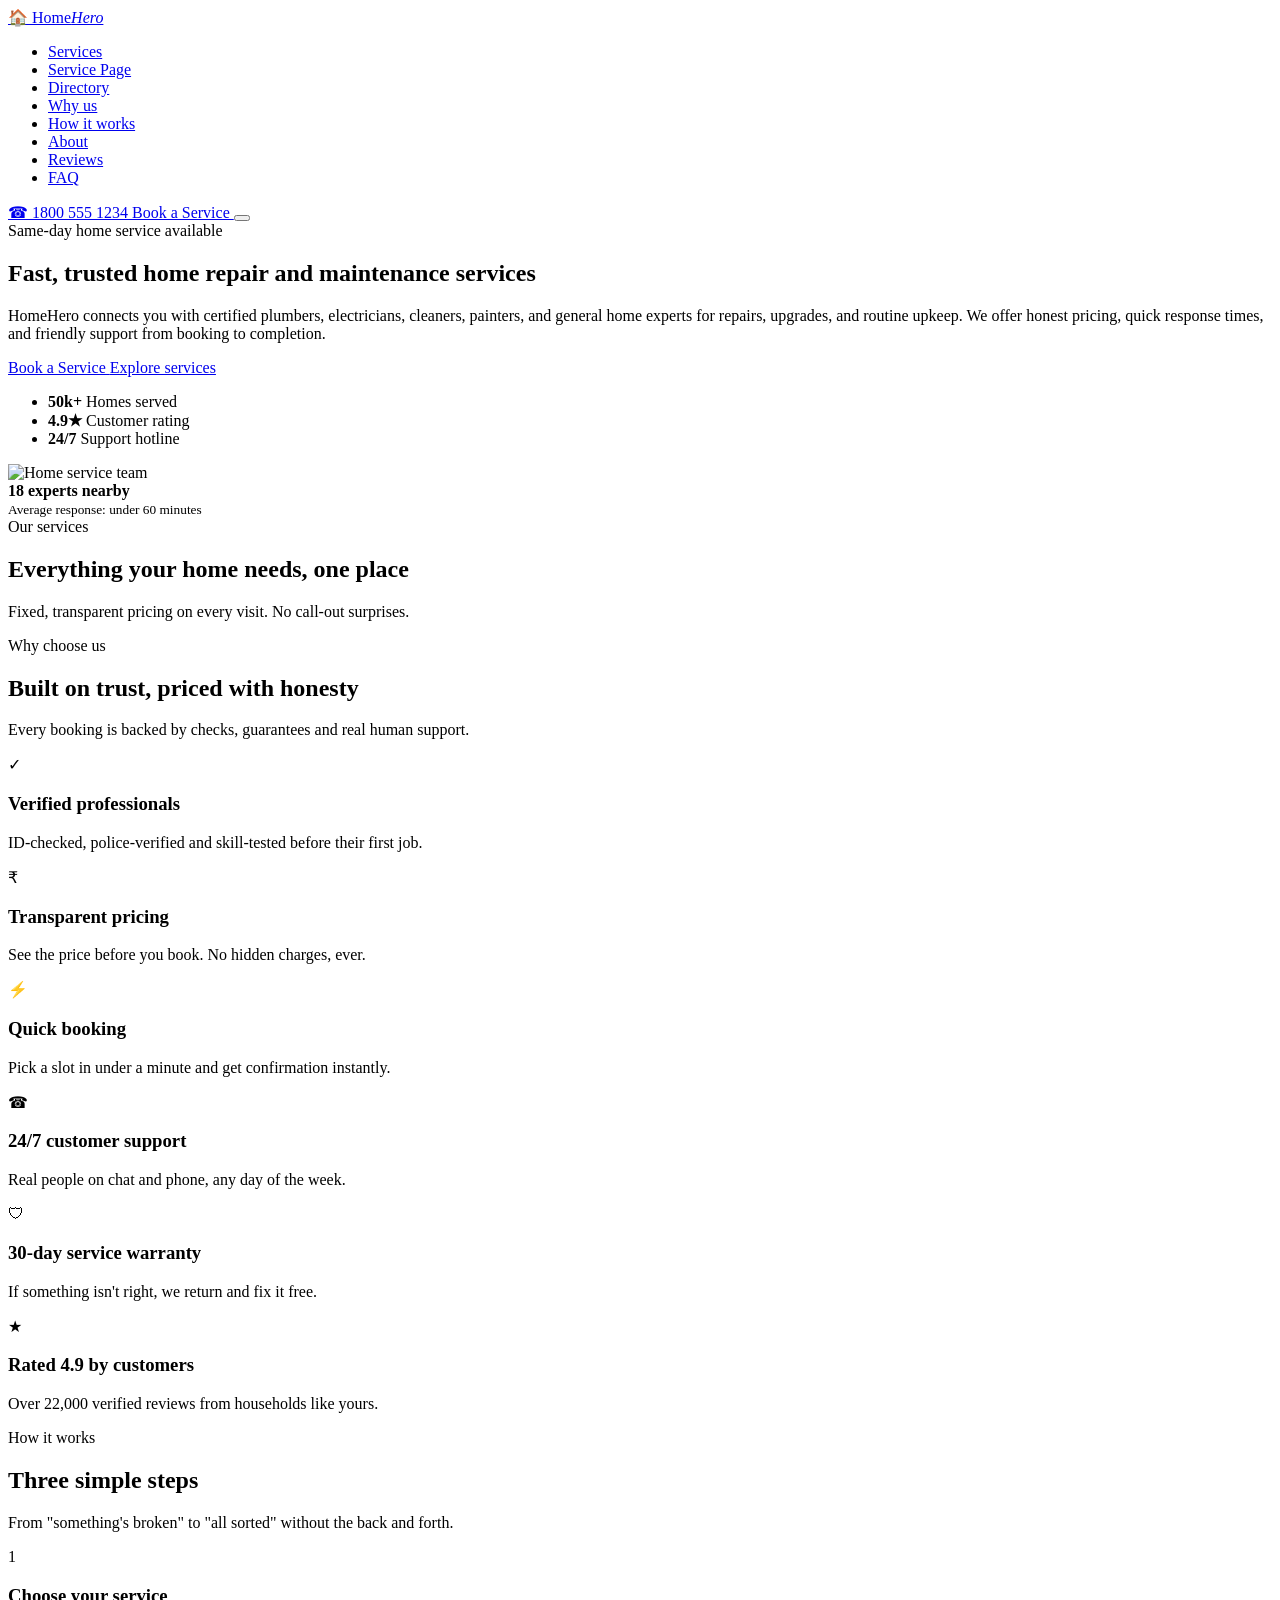
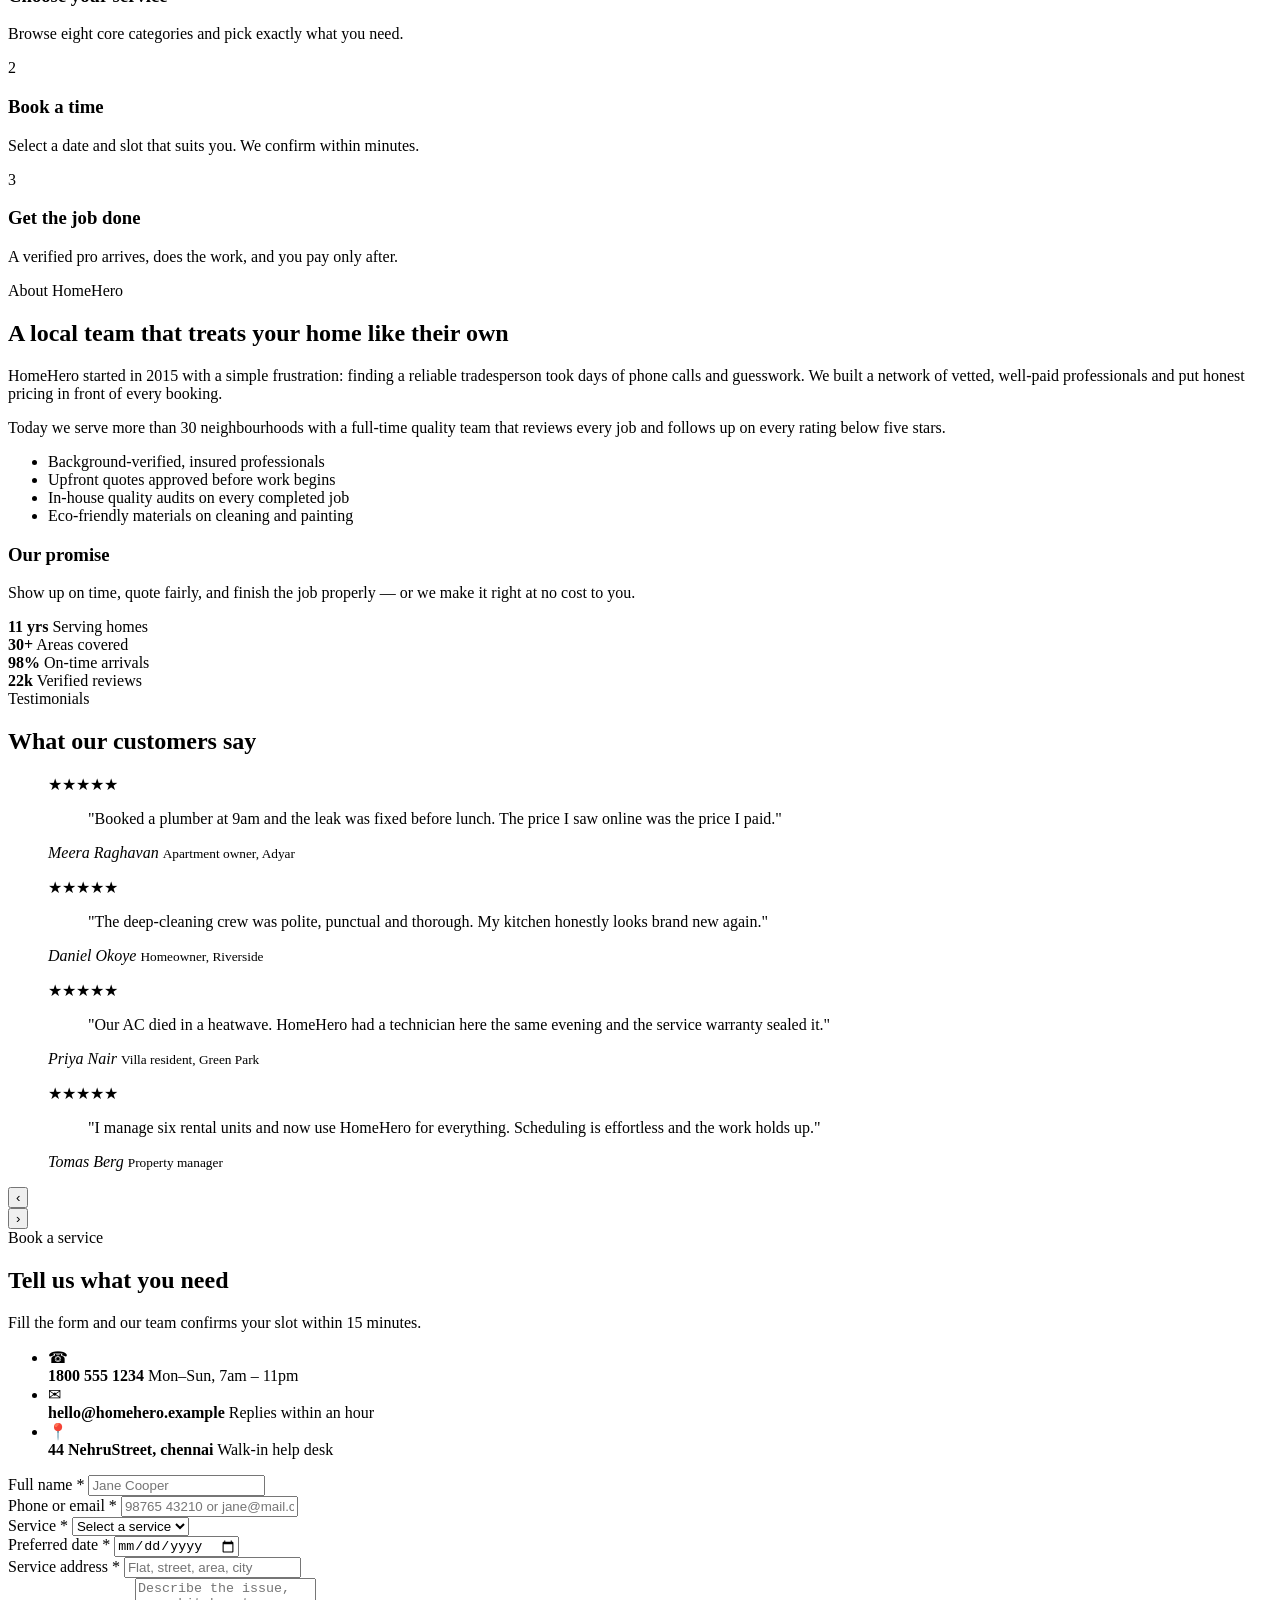
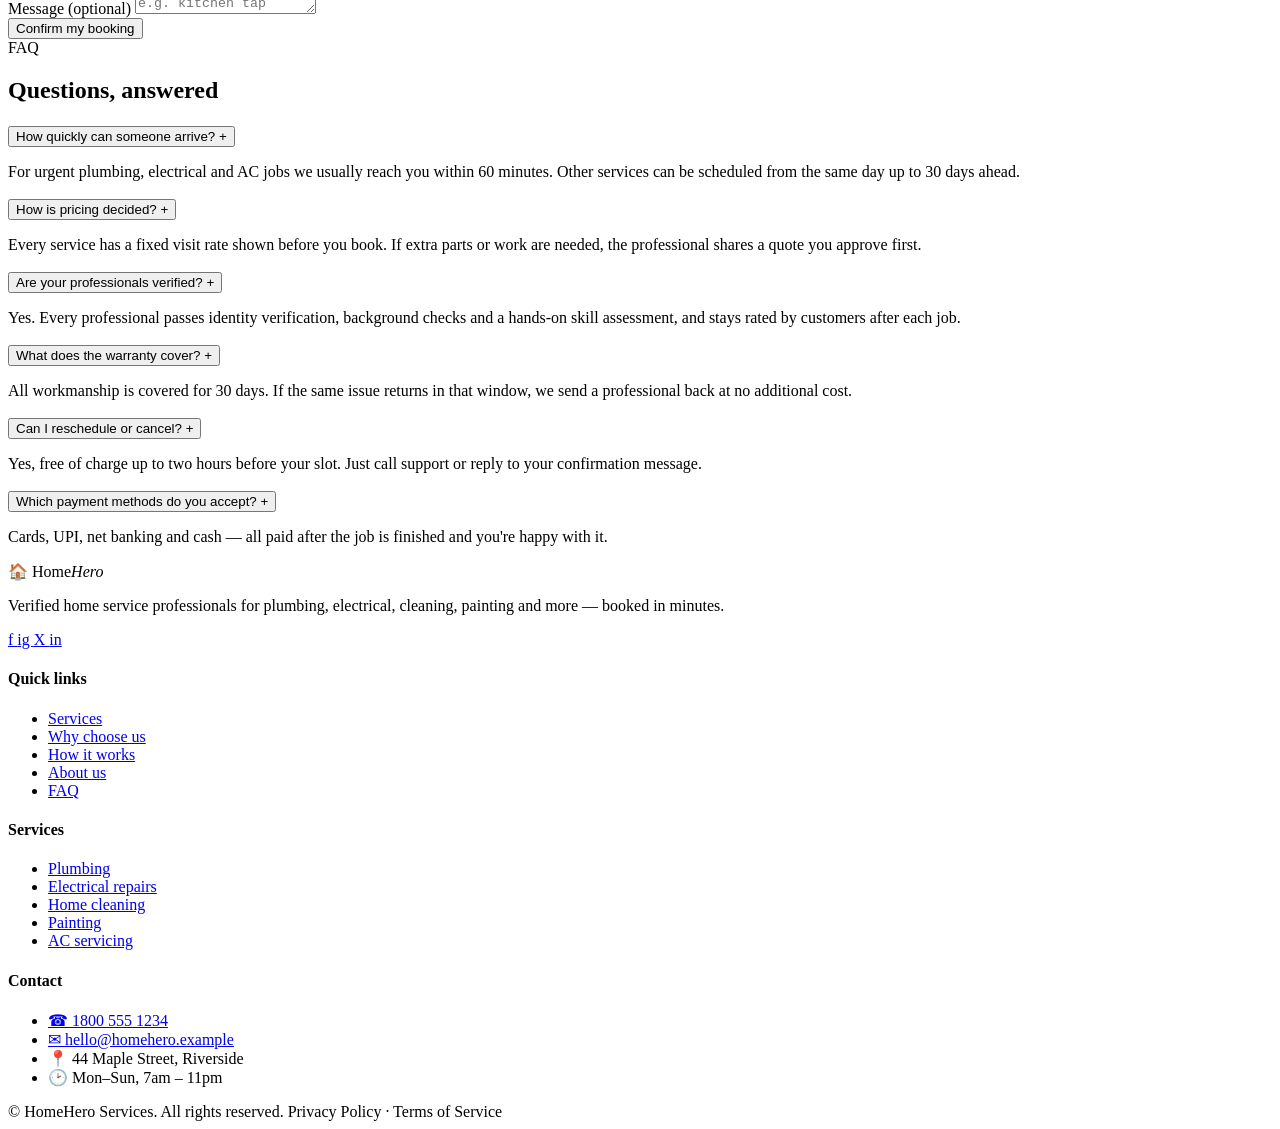
==== index.html @ 38dc8a6d "Add files via upload" ====
<!DOCTYPE html>
  <html lang="en">
  <head>
    <meta charset="utf-8" />
    <meta name="viewport" content="width=device-width, initial-scale=1" />
    <title>HomeHero | Trusted Home Services, Booked in Minutes</title>
    <meta
      name="description"
      content="Book verified plumbers, electricians, cleaners, painters and more. Transparent pricing, quick booking and a 30-day service warranty."
    />
    <link rel="stylesheet" href="style.css" />
  </head>

  <body>
    <header class="header" id="top">
      <div class="container nav">

        <a class="logo" href="#top" aria-label="HomeHero home">
          <span class="logo__mark">
            <span>&#127968;</span>
          </span>
          Home<em>Hero</em>
        </a>

        <nav aria-label="Main navigation">
          <ul class="nav__links" id="navLinks">
            <li><a href="#services">Services</a></li>
            <li><a href="service.html">Service Page</a></li>
            <li><a href="directory.html">Directory</a></li>
            <li><a href="#why">Why us</a></li>
            <li><a href="#how">How it works</a></li>
            <li><a href="#about">About</a></li>
            <li><a href="#testimonials">Reviews</a></li>
            <li><a href="#faq">FAQ</a></li>
          </ul>
        </nav>

        <div class="nav__cta">
          <a
            class="btn btn--ghost btn--sm"
            href="tel:+18005551234"
          >
            &#9742; 1800 555 1234
          </a>

          <a
            class="btn btn--accent btn--sm"
            href="#booking"
          >
            Book a Service
          </a>

          <button
            class="nav__toggle"
            id="navToggle"
            aria-expanded="false"
            aria-controls="navLinks"
            aria-label="Toggle menu"
          >
            <span></span>
          </button>
        </div>

      </div>
    </header>


    <main>

      <section class="hero">
        <div class="container hero__grid">

          <div>
            <span class="eyebrow">
              Same-day home service available
            </span>

            <h1>
              Fast, trusted home repair and maintenance services
            </h1>

            <p class="hero__lead">
              HomeHero connects you with certified plumbers, electricians,
              cleaners, painters, and general home experts for repairs,
              upgrades, and routine upkeep. We offer honest pricing,
              quick response times, and friendly support from booking
              to completion.
            </p>

            <div class="hero__actions">
              <a class="btn btn--accent" href="#booking">
                Book a Service
              </a>
              <a class="btn btn--ghost" href="#services">
                Explore services
              </a>
            </div>
            <ul class="hero__stats">
              <li>
                <strong>50k+</strong>
                <span>Homes served</span>
              </li>
              <li>
                <strong>4.9&#9733;</strong>
                <span>Customer rating</span>
              </li>
              <li>
                <strong>24/7</strong>
                <span>Support hotline</span>
              </li>
            </ul>
          </div>

          <div class="hero__media">
            <img
            src="hari.jpeg" alt="Home service team"
              width="1280"
              height="960"
              scrset="hari.jpeg 480w, hari.jpeg 768w, hari.jpeg 1280w"
              sizes="(max-width: 768px) 100vw, 50vw"
              loading="eager"
              decoding="async"
            />

            <div class="hero__badge">
              <span class="dot" aria-hidden="true"></span>

              <div>
                <strong>18 experts nearby</strong>
                <br />
                <small>Average response: under 60 minutes</small>
              </div>
            </div>
          </div>

        </div>
      </section>
      <section class="section" id="services">
        <div class="container">

          <div class="section-head reveal">
            <span class="eyebrow">Our services</span>

            <h2>
              Everything your home needs, one place
            </h2>

            <p>
              Fixed, transparent pricing on every visit.
              No call-out surprises.
            </p>
          </div>

          <div
            class="grid-services"
            id="servicesGrid"
            data-service-cards="compact"
          ></div>

        </div>
      </section>
      <section
        class="section section--gray"
        id="why"
      >
        <div class="container">

          <div class="section-head reveal">
            <span class="eyebrow">Why choose us</span>

            <h2>
              Built on trust, priced with honesty
            </h2>

            <p>
              Every booking is backed by checks, guarantees
              and real human support.
            </p>
          </div>

          <div class="grid-benefits">

            <article class="benefit reveal">
              <div
                class="benefit__icon"
                aria-hidden="true"
              >
                &#10003;
              </div>

              <div>
                <h3>Verified professionals</h3>
                <p>
                  ID-checked, police-verified and skill-tested
                  before their first job.
                </p>
              </div>
            </article>


            <article class="benefit reveal">
              <div
                class="benefit__icon"
                aria-hidden="true"
              >
                &#8377;
              </div>

              <div>
                <h3>Transparent pricing</h3>
                <p>
                  See the price before you book.
                  No hidden charges, ever.
                </p>
              </div>
            </article>


            <article class="benefit reveal">
              <div
                class="benefit__icon"
                aria-hidden="true"
              >
                &#9889;
              </div>

              <div>
                <h3>Quick booking</h3>
                <p>
                  Pick a slot in under a minute and get
                  confirmation instantly.
                </p>
              </div>
            </article>


            <article class="benefit reveal">
              <div
                class="benefit__icon"
                aria-hidden="true"
              >
                &#9742;
              </div>

              <div>
                <h3>24/7 customer support</h3>
                <p>
                  Real people on chat and phone,
                  any day of the week.
                </p>
              </div>
            </article>


            <article class="benefit reveal">
              <div
                class="benefit__icon"
                aria-hidden="true"
              >
                &#128737;
              </div>

              <div>
                <h3>30-day service warranty</h3>
                <p>
                  If something isn't right, we return
                  and fix it free.
                </p>
              </div>
            </article>


            <article class="benefit reveal">
              <div
                class="benefit__icon"
                aria-hidden="true"
              >
                &#9733;
              </div>

              <div>
                <h3>Rated 4.9 by customers</h3>
                <p>
                  Over 22,000 verified reviews from
                  households like yours.
                </p>
              </div>
            </article>

          </div>
        </div>
      </section>
      <section class="section" id="how">
        <div class="container">

          <div class="section-head reveal">
            <span class="eyebrow">How it works</span>

            <h2>
              Three simple steps
            </h2>

            <p>
              From "something's broken" to "all sorted"
              without the back and forth.
            </p>
          </div>

          <div class="steps">

            <article class="step reveal">
              <div class="step__num">1</div>

              <h3>Choose your service</h3>

              <p>
                Browse eight core categories and pick
                exactly what you need.
              </p>
            </article>


            <article class="step reveal">
              <div class="step__num">2</div>

              <h3>Book a time</h3>

              <p>
                Select a date and slot that suits you.
                We confirm within minutes.
              </p>
            </article>


            <article class="step reveal">
              <div class="step__num">3</div>

              <h3>Get the job done</h3>

              <p>
                A verified pro arrives, does the work,
                and you pay only after.
              </p>
            </article>

          </div>
        </div>
      </section>
      <section
        class="section section--gray"
        id="about"
      >
        <div class="container about__grid">

          <div class="reveal">
            <span class="eyebrow">
              About HomeHero
            </span>

            <h2>
              A local team that treats your home like their own
            </h2>

            <p>
              HomeHero started in 2015 with a simple frustration:
              finding a reliable tradesperson took days of phone calls
              and guesswork. We built a network of vetted, well-paid
              professionals and put honest pricing in front of every booking.
            </p>

            <p>
              Today we serve more than 30 neighbourhoods with a
              full-time quality team that reviews every job and
              follows up on every rating below five stars.
            </p>

            <ul class="about__list">
              <li>
                Background-verified, insured professionals
              </li>

              <li>
                Upfront quotes approved before work begins
              </li>

              <li>
                In-house quality audits on every completed job
              </li>

              <li>
                Eco-friendly materials on cleaning and painting
              </li>
            </ul>
          </div>


          <div class="about__panel reveal">

            <h3>Our promise</h3>

            <p>
              Show up on time, quote fairly, and finish the job
              properly — or we make it right at no cost to you.
            </p>

            <div class="about__metrics">

              <div>
                <strong>11 yrs</strong>
                <span>Serving homes</span>
              </div>

              <div>
                <strong>30+</strong>
                <span>Areas covered</span>
              </div>

              <div>
                <strong>98%</strong>
                <span>On-time arrivals</span>
              </div>

              <div>
                <strong>22k</strong>
                <span>Verified reviews</span>
              </div>

            </div>
          </div>

        </div>
      </section>
      <section
        class="section"
        id="testimonials"
      >
        <div class="container">

          <div class="section-head reveal">
            <span class="eyebrow">Testimonials</span>

            <h2>
              What our customers say
            </h2>
          </div>

          <div
            class="slider"
            id="slider"
          >

            <div
              class="slider__track"
              id="sliderTrack"
              aria-live="polite"
            >

              <figure class="slide is-active">
                <div
                  class="slide__stars"
                  aria-label="5 out of 5 stars"
                >
                  &#9733;&#9733;&#9733;&#9733;&#9733;
                </div>

                <blockquote>
                  "Booked a plumber at 9am and the leak was fixed
                  before lunch. The price I saw online was the price
                  I paid."
                </blockquote>

                <figcaption>
                  <cite>Meera Raghavan</cite>
                  <small>Apartment owner, Adyar</small>
                </figcaption>
              </figure>


              <figure class="slide">
                <div
                  class="slide__stars"
                  aria-label="5 out of 5 stars"
                >
                  &#9733;&#9733;&#9733;&#9733;&#9733;
                </div>

                <blockquote>
                  "The deep-cleaning crew was polite, punctual and
                  thorough. My kitchen honestly looks brand new again."
                </blockquote>

                <figcaption>
                  <cite>Daniel Okoye</cite>
                  <small>Homeowner, Riverside</small>
                </figcaption>
              </figure>


              <figure class="slide">
                <div
                  class="slide__stars"
                  aria-label="5 out of 5 stars"
                >
                  &#9733;&#9733;&#9733;&#9733;&#9733;
                </div>

                <blockquote>
                  "Our AC died in a heatwave. HomeHero had a technician
                  here the same evening and the service warranty sealed it."
                </blockquote>

                <figcaption>
                  <cite>Priya Nair</cite>
                  <small>Villa resident, Green Park</small>
                </figcaption>
              </figure>


              <figure class="slide">
                <div
                  class="slide__stars"
                  aria-label="5 out of 5 stars"
                >
                  &#9733;&#9733;&#9733;&#9733;&#9733;
                </div>

                <blockquote>
                  "I manage six rental units and now use HomeHero
                  for everything. Scheduling is effortless and the
                  work holds up."
                </blockquote>

                <figcaption>
                  <cite>Tomas Berg</cite>
                  <small>Property manager</small>
                </figcaption>
              </figure>

            </div>


            <div class="slider__nav">

              <button
                class="slider__btn"
                id="prevSlide"
                aria-label="Previous testimonial"
              >
                &#8249;
              </button>

              <div
                class="slider__dots"
                id="sliderDots"
                role="tablist"
                aria-label="Choose testimonial"
              ></div>

              <button
                class="slider__btn"
                id="nextSlide"
                aria-label="Next testimonial"
              >
                &#8250;
              </button>

            </div>

          </div>
        </div>
      </section>
      <section
        class="section section--gray"
        id="booking"
      >
        <div class="container booking__grid">

          <div class="booking__aside reveal">

            <span class="eyebrow">
              Book a service
            </span>

            <h2>
              Tell us what you need
            </h2>

            <p>
              Fill the form and our team confirms your slot
              within 15 minutes.
            </p>

            <ul>

              <li>
                &#9742;

                <div>
                  <strong>1800 555 1234</strong>
                  Mon–Sun, 7am – 11pm
                </div>
              </li>

              <li>
                &#9993;

                <div>
                  <strong>hello@homehero.example</strong>
                  Replies within an hour
                </div>
              </li>

              <li>
                &#128205;

                <div>
                  <strong>44 NehruStreet, chennai</strong>
                  Walk-in help desk
                </div>
              </li>

            </ul>
          </div>


          <form
            class="form"
            id="bookingForm"
            novalidate
          >

            <p
              class="form__success"
              id="formSuccess"
              hidden
              role="status"
            ></p>


            <div class="field">
              <label for="name">
                Full name *
              </label>

              <input
                type="text"
                id="name"
                name="name"
                placeholder="Jane Cooper"
                autocomplete="name"
              />

              <span
                class="error"
                data-error-for="name"
              ></span>
            </div>


            <div class="field">
              <label for="contact">
                Phone or email *
              </label>

              <input
                type="text"
                id="contact"
                name="contact"
                placeholder="98765 43210 or jane@mail.com"
                autocomplete="tel"
              />

              <span
                class="error"
                data-error-for="contact"
              ></span>
            </div>


            <div class="field">
              <label for="service">
                Service *
              </label>

              <select
                id="service"
                name="service"
              >
                <option value="">Select a service</option>
              </select>

              <span
                class="error"
                data-error-for="service"
              ></span>
            </div>


            <div class="field">
              <label for="date">
                Preferred date *
              </label>

              <input
                type="date"
                id="date"
                name="date"
              />

              <span
                class="error"
                data-error-for="date"
              ></span>
            </div>


            <div class="field field--full">
              <label for="address">
                Service address *
              </label>

              <input
                type="text"
                id="address"
                name="address"
                placeholder="Flat, street, area, city"
                autocomplete="street-address"
              />

              <span
                class="error"
                data-error-for="address"
              ></span>
            </div>


            <div class="field field--full">
              <label for="message">
                Message (optional)
              </label>

              <textarea
                id="message"
                name="message"
                placeholder="Describe the issue, e.g. kitchen tap dripping since Monday"
              ></textarea>
            </div>


            <div class="field field--full">
              <button
                type="submit"
                class="btn btn--accent btn--block"
              >
                Confirm my booking
              </button>
            </div>

          </form>

        </div>
      </section>
      <section
        class="section"
        id="faq"
      >
        <div class="container">

          <div class="section-head reveal">
            <span class="eyebrow">
              FAQ
            </span>

            <h2>
              Questions, answered
            </h2>
          </div>


          <div
            class="faq"
            id="faqList"
          >

            <div class="faq__item">
              <h3 style="margin:0">
                <button
                  class="faq__q"
                  aria-expanded="false"
                >
                  How quickly can someone arrive?
                  <span
                    class="sign"
                    aria-hidden="true"
                  >
                    +
                  </span>
                </button>
              </h3>

              <div class="faq__a">
                <p>
                  For urgent plumbing, electrical and AC jobs we usually
                  reach you within 60 minutes. Other services can be
                  scheduled from the same day up to 30 days ahead.
                </p>
              </div>
            </div>


            <div class="faq__item">
              <h3 style="margin:0">
                <button
                  class="faq__q"
                  aria-expanded="false"
                >
                  How is pricing decided?
                  <span
                    class="sign"
                    aria-hidden="true"
                  >
                    +
                  </span>
                </button>
              </h3>

              <div class="faq__a">
                <p>
                  Every service has a fixed visit rate shown before
                  you book. If extra parts or work are needed, the
                  professional shares a quote you approve first.
                </p>
              </div>
            </div>


            <div class="faq__item">
              <h3 style="margin:0">
                <button
                  class="faq__q"
                  aria-expanded="false"
                >
                  Are your professionals verified?
                  <span
                    class="sign"
                    aria-hidden="true"
                  >
                    +
                  </span>
                </button>
              </h3>

              <div class="faq__a">
                <p>
                  Yes. Every professional passes identity verification,
                  background checks and a hands-on skill assessment,
                  and stays rated by customers after each job.
                </p>
              </div>
            </div>


            <div class="faq__item">
              <h3 style="margin:0">
                <button
                  class="faq__q"
                  aria-expanded="false"
                >
                  What does the warranty cover?
                  <span
                    class="sign"
                    aria-hidden="true"
                  >
                    +
                  </span>
                </button>
              </h3>

              <div class="faq__a">
                <p>
                  All workmanship is covered for 30 days. If the same
                  issue returns in that window, we send a professional
                  back at no additional cost.
                </p>
              </div>
            </div>


            <div class="faq__item">
              <h3 style="margin:0">
                <button
                  class="faq__q"
                  aria-expanded="false"
                >
                  Can I reschedule or cancel?
                  <span
                    class="sign"
                    aria-hidden="true"
                  >
                    +
                  </span>
                </button>
              </h3>

              <div class="faq__a">
                <p>
                  Yes, free of charge up to two hours before your slot.
                  Just call support or reply to your confirmation message.
                </p>
              </div>
            </div>


            <div class="faq__item">
              <h3 style="margin:0">
                <button
                  class="faq__q"
                  aria-expanded="false"
                >
                  Which payment methods do you accept?
                  <span
                    class="sign"
                    aria-hidden="true"
                  >
                    +
                  </span>
                </button>
              </h3>

              <div class="faq__a">
                <p>
                  Cards, UPI, net banking and cash — all paid after
                  the job is finished and you're happy with it.
                </p>
              </div>
            </div>

          </div>
        </div>
      </section>

    </main>
    <footer class="footer">
      <div class="container">

        <div class="footer__grid">

          <div>

            <div class="logo">
              <span class="logo__mark">
                <span>&#127968;</span>
              </span>
              Home<em>Hero</em>
            </div>

            <p>
              Verified home service professionals for plumbing,
              electrical, cleaning, painting and more — booked in minutes.
            </p>

            <div class="social">
              <a
                href="#top"
                aria-label="HomeHero on Facebook"
              >
                f
              </a>

              <a
                href="#top"
                aria-label="HomeHero on Instagram"
              >
                ig
              </a>

              <a
                href="#top"
                aria-label="HomeHero on X"
              >
                X
              </a>

              <a
                href="#top"
                aria-label="HomeHero on LinkedIn"
              >
                in
              </a>
            </div>

          </div>


          <div>

            <h4>
              Quick links
            </h4>

            <ul>
              <li>
                <a href="#services">
                  Services
                </a>
              </li>

              <li>
                <a href="#why">
                  Why choose us
                </a>
              </li>

              <li>
                <a href="#how">
                  How it works
                </a>
              </li>

              <li>
                <a href="#about">
                  About us
                </a>
              </li>

              <li>
                <a href="#faq">
                  FAQ
                </a>
              </li>
            </ul>

          </div>


          <div>

            <h4>
              Services
            </h4>

            <ul>
              <li>
                <a href="#services">
                  Plumbing
                </a>
              </li>

              <li>
                <a href="#services">
                  Electrical repairs
                </a>
              </li>

              <li>
                <a href="#services">
                  Home cleaning
                </a>
              </li>
              <li>
                <a href="#services">
                  Painting
                </a>
              </li>

              <li>
                <a href="#services">
                  AC servicing
                </a>
              </li>
            </ul>

          </div>


          <div>

            <h4>
              Contact
            </h4>

            <ul>
              <li>
                <a href="tel:+18005551234">
                  &#9742; 1800 555 1234
                </a>
              </li>

              <li>
                <a href="mailto:hello@homehero.example">
                  &#9993; hello@homehero.example
                </a>
              </li>

              <li>
                &#128205; 44 Maple Street, Riverside
              </li>
              <li>
                &#128337; Mon–Sun, 7am – 11pm
              </li>
            </ul>
          </div>
        </div>
        <div class="footer__bottom">
          <span>
            &copy;
            <span id="year"></span>
            HomeHero Services. All rights reserved.
          </span>
          <span>
            Privacy Policy &middot; Terms of Service
          </span>
        </div>
      </div>
    </footer>
    <script src="https://cdn.jsdelivr.net/npm/@supabase/supabase-js@2.58.0/dist/umd/supabase.min.js"></script>
    <script src="app.js"></script>
    <script src="script.js"></script>
    <script src="services.js"></script>
    <script>
      document.addEventListener("DOMContentLoaded", () => {
        const params = new URLSearchParams(window.location.search);
        const page = params.get("page");
        const service = params.get("service");

        if (page === "directory") {
          window.location.href = "directory.html";
          return;
        }
        if (page === "service") {
          window.location.href = "service.html";
          return;
        }
        const bookingSelect = document.getElementById("service");
        if (bookingSelect && service) {
          const option = Array.from(bookingSelect.options).find((opt) => opt.value === service || opt.textContent.trim() === service);
          if (option) {
            bookingSelect.value = option.value || service;
          }
        }
        if (window.location.hash === "#booking") {
          const bookingSection = document.getElementById("booking");
          if (bookingSection) {
            bookingSection.scrollIntoView({ behavior: "smooth", block: "start" });
          }
        }
        const bookingForm = document.getElementById("bookingForm");
        if (bookingForm) {
          bookingForm.addEventListener("submit", (event) => {
            event.preventDefault();
            const formData = new FormData(bookingForm);
            const bookingData = {
              name: formData.get("name") || "",
              service: formData.get("service") || "",
              date: formData.get("date") || "",
              address: formData.get("address") || ""
            };
            localStorage.setItem("homeHeroBooking", JSON.stringify(bookingData));
            window.location.href = "booking.html";
          });
        }
      });
    </script>
  </body>
  </html>
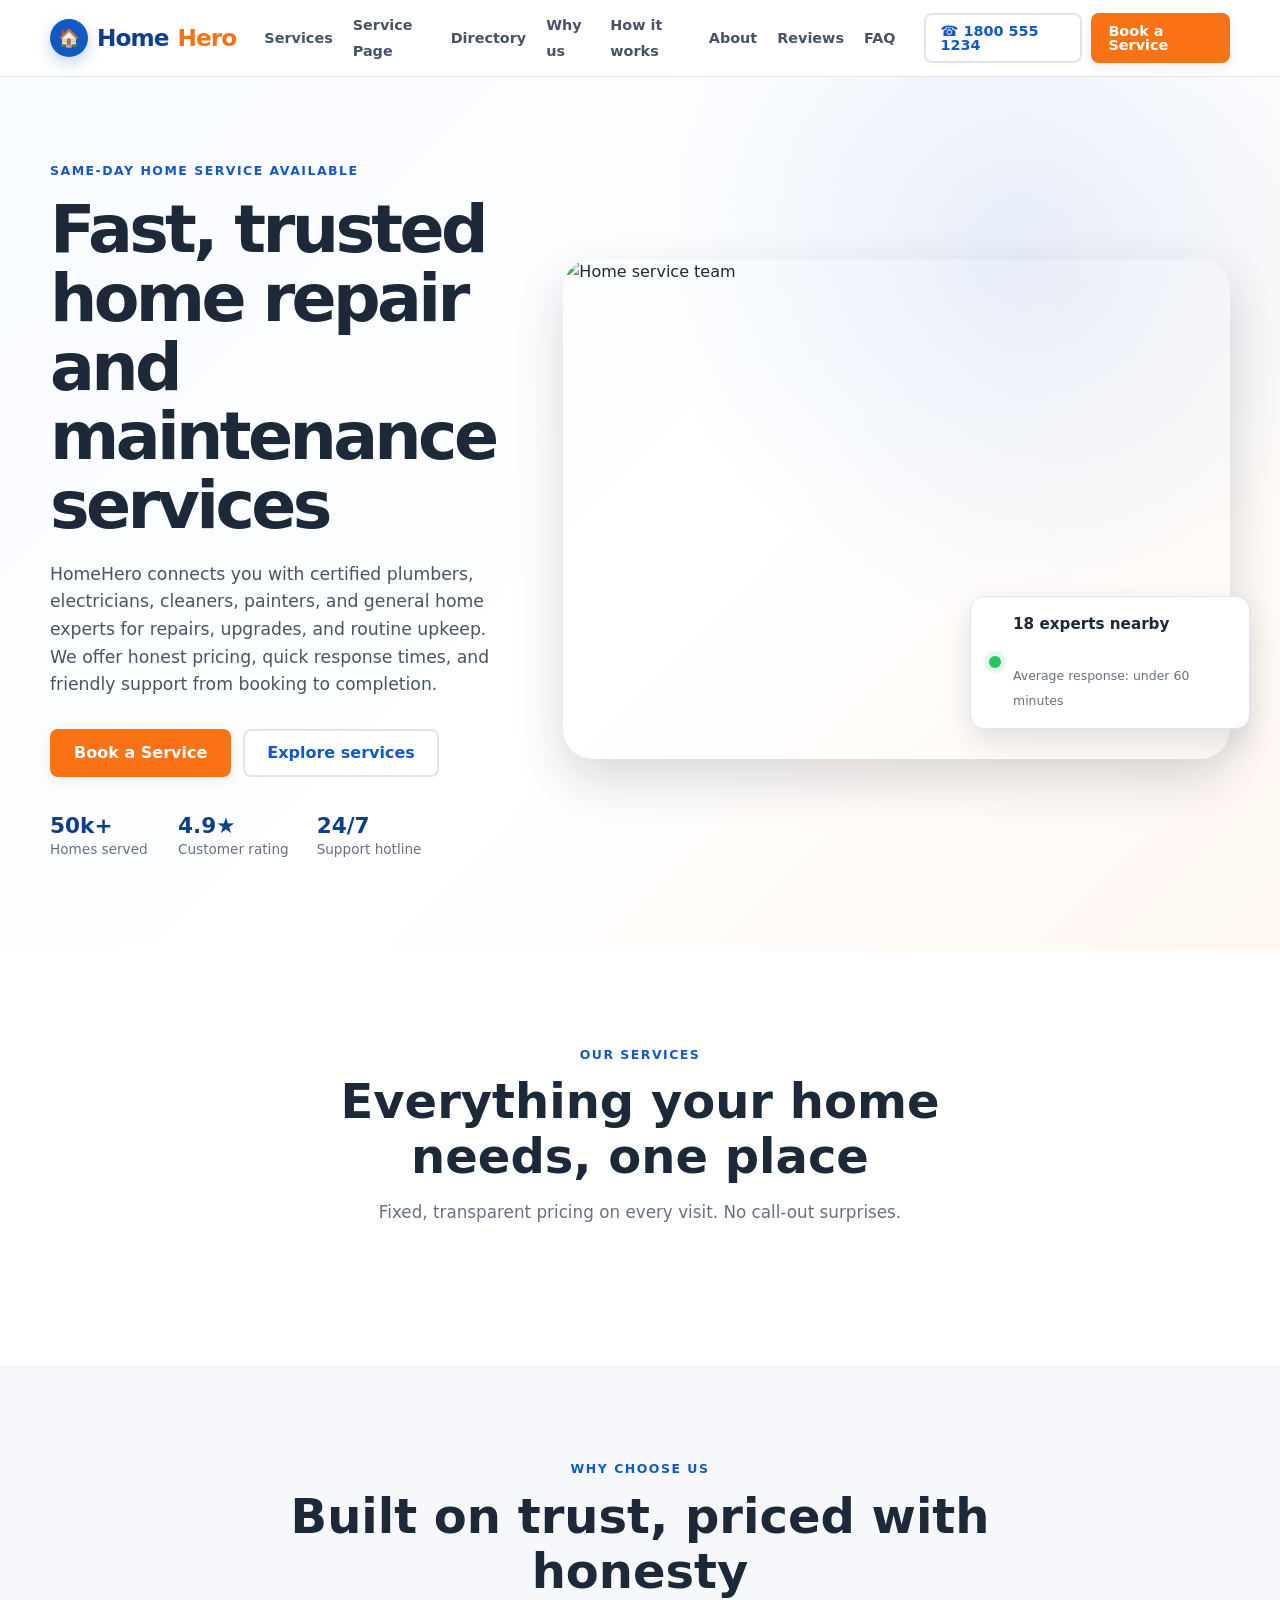
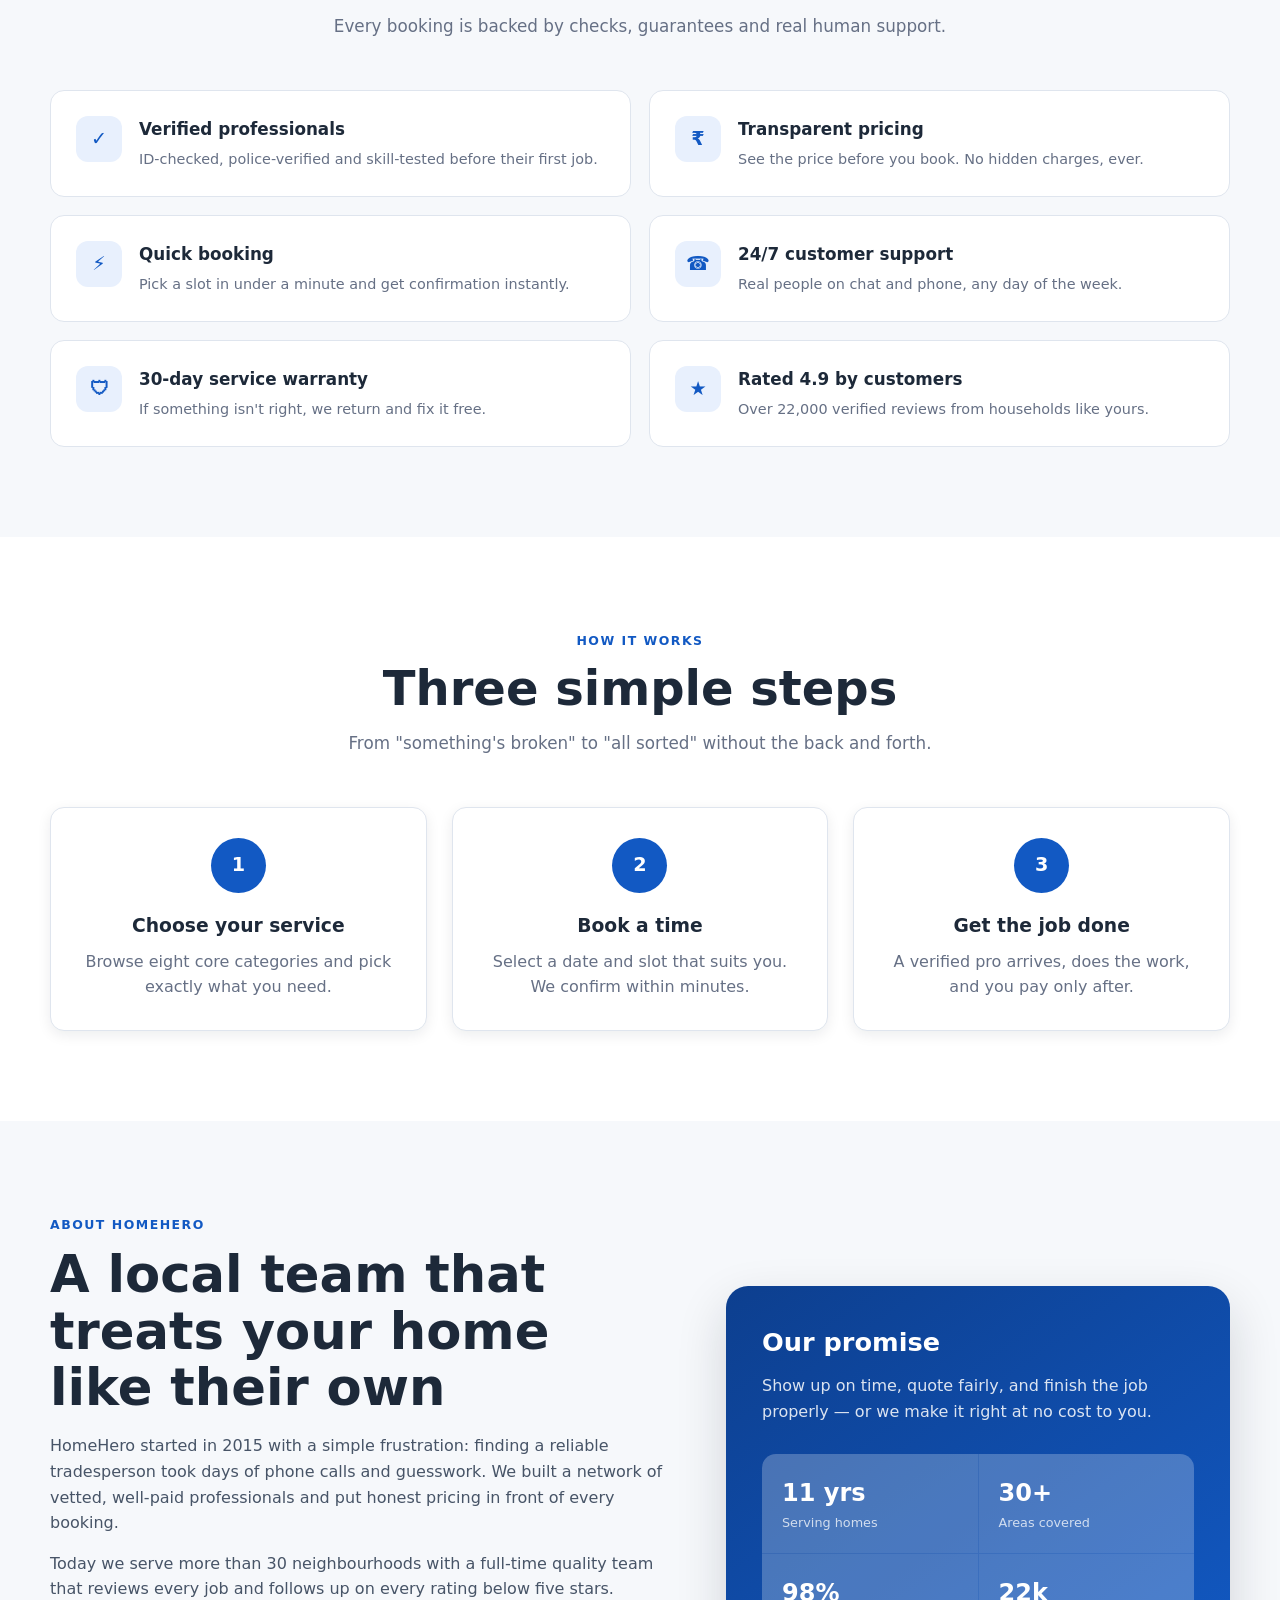
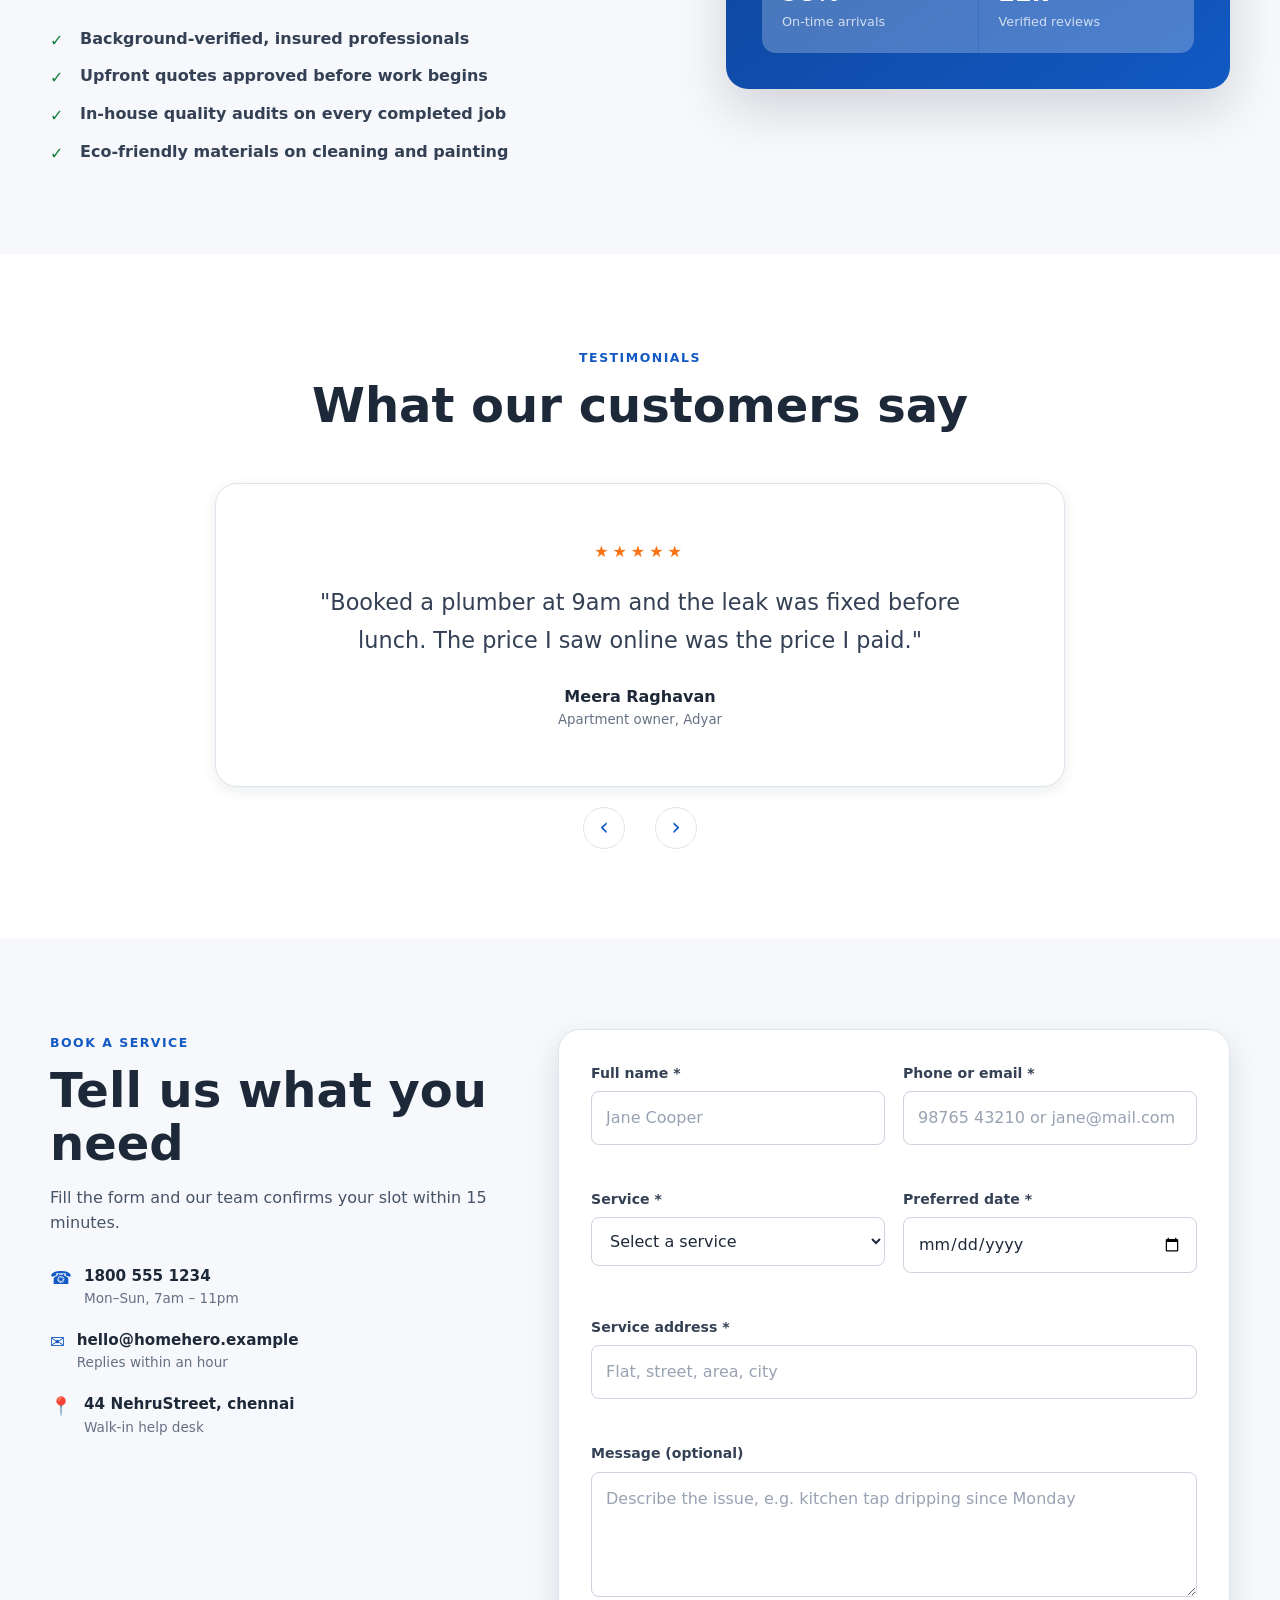
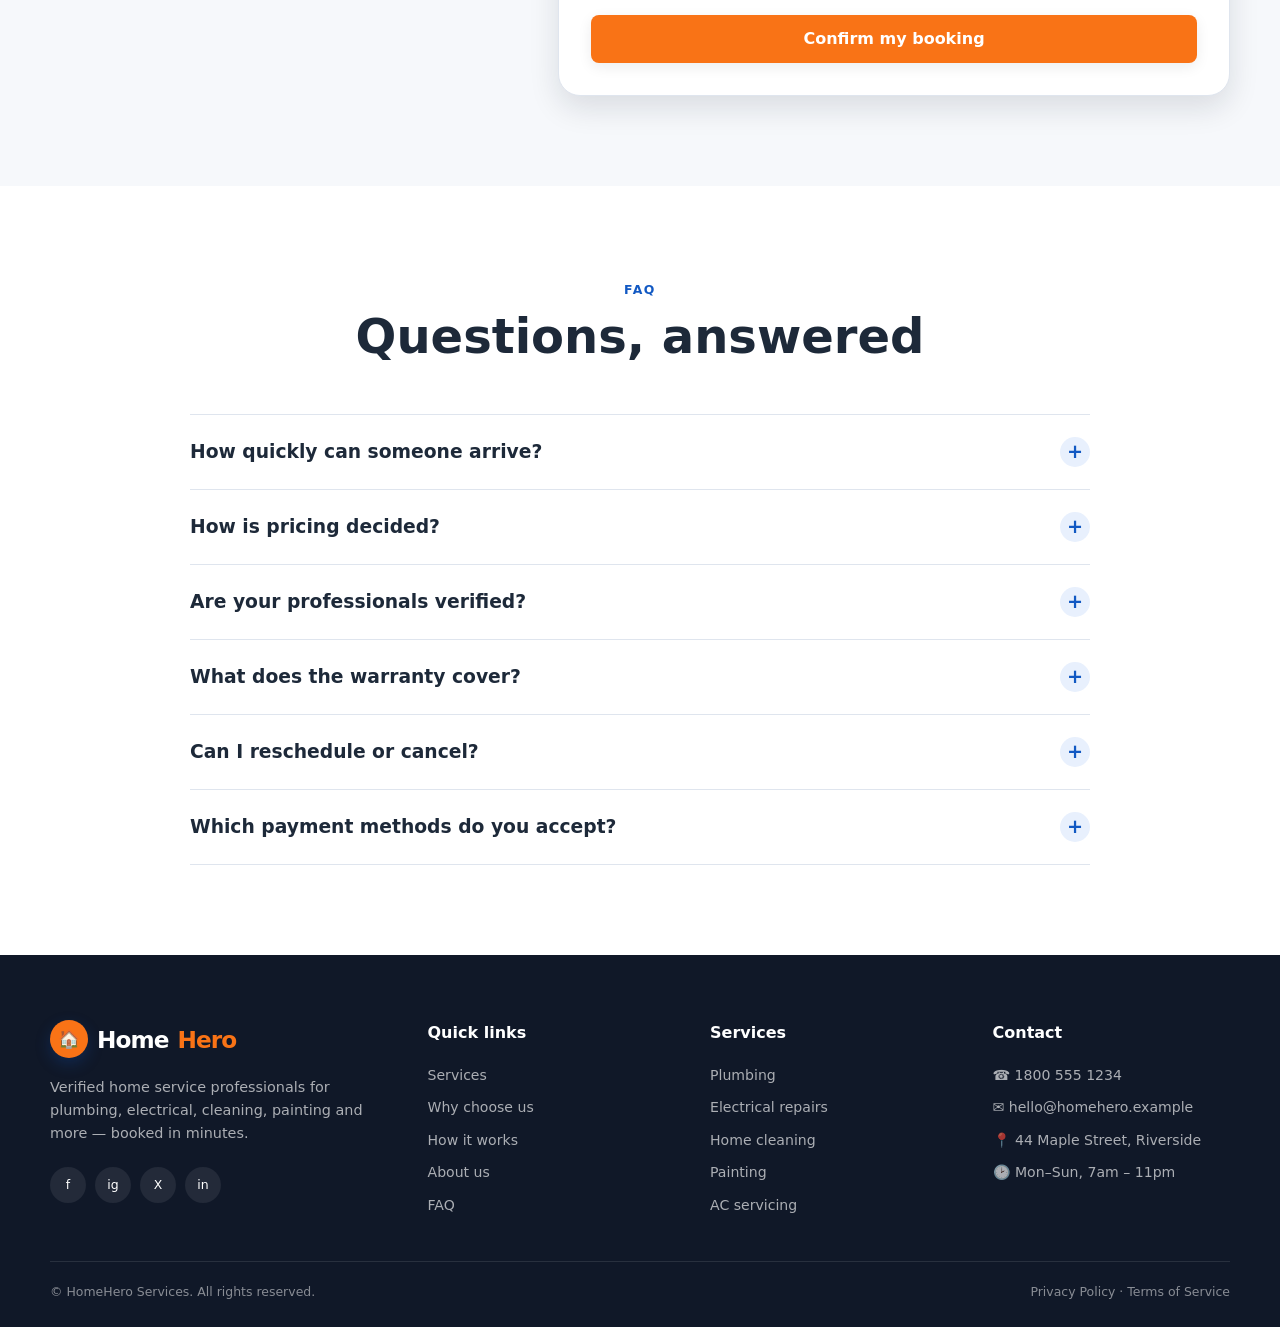
==== commit 4c44dcd9: "Update index.html" ====
--- a/index.html
+++ b/index.html
@@ -8,7 +8,7 @@
       name="description"
       content="Book verified plumbers, electricians, cleaners, painters and more. Transparent pricing, quick booking and a 30-day service warranty."
     />
-    <link rel="stylesheet" href="style.css" />
+    <link rel="stylesheet" href="assets/css/style.css" />
   </head>
 
   <body>
@@ -1162,4 +1162,4 @@
       });
     </script>
   </body>
-  </html>+  </html>
--- a/assets/css/style.css
+++ b/assets/css/style.css
@@ -0,0 +1,1729 @@
+/* =========================================================
+   HOMEHERO - COMPLETE CSS
+   ========================================================= */
+
+/* ==================== ROOT VARIABLES ==================== */
+
+:root {
+  --blue: #1259c3;
+  --blue-dark: #0d3f8f;
+  --blue-light: #e8f0fd;
+
+  --orange: #f97316;
+  --orange-dark: #e15f06;
+
+  --white: #ffffff;
+  --black: #111827;
+
+  --gray-50: #f6f8fb;
+  --gray-100: #eef1f6;
+  --gray-200: #dfe5ee;
+  --gray-300: #cbd3df;
+  --gray-400: #98a2b3;
+  --gray-500: #667085;
+  --gray-600: #475467;
+  --gray-700: #344054;
+  --gray-800: #1d2939;
+
+  --success: #15803d;
+  --danger: #dc2626;
+
+  --radius-sm: 8px;
+  --radius-md: 14px;
+  --radius-lg: 22px;
+
+  --shadow-sm: 0 4px 14px rgba(16, 24, 40, 0.08);
+  --shadow-md: 0 12px 30px rgba(16, 24, 40, 0.12);
+  --shadow-lg: 0 20px 50px rgba(16, 24, 40, 0.16);
+
+  --container: 1180px;
+
+  --transition: 0.25s ease;
+}
+
+
+/* ==================== RESET ==================== */
+
+* {
+  margin: 0;
+  padding: 0;
+  box-sizing: border-box;
+}
+
+html {
+  scroll-behavior: smooth;
+  scroll-padding-top: 90px;
+}
+
+body {
+  min-height: 100vh;
+  font-family:
+    Inter,
+    system-ui,
+    -apple-system,
+    BlinkMacSystemFont,
+    "Segoe UI",
+    sans-serif;
+  color: var(--gray-800);
+  background: var(--white);
+  line-height: 1.6;
+}
+
+img {
+  display: block;
+  max-width: 100%;
+}
+
+.hero__media img {
+  width: 100%;
+  height: 500px;
+  object-fit: cover;
+  border-radius: 30px;
+  box-shadow: var(--shadow-lg);
+}
+
+a {
+  color: inherit;
+  text-decoration: none;
+}
+
+ul {
+  list-style: none;
+}
+
+button,
+input,
+select,
+textarea {
+  font: inherit;
+}
+
+button {
+  cursor: pointer;
+}
+
+button,
+a {
+  -webkit-tap-highlight-color: transparent;
+}
+
+
+/* ==================== COMMON ==================== */
+
+.container {
+  width: min(100% - 40px, var(--container));
+  margin-inline: auto;
+}
+
+.section {
+  padding: 90px 0;
+}
+
+.section--gray {
+  background: var(--gray-50);
+}
+
+.section-head {
+  max-width: 700px;
+  margin: 0 auto 50px;
+  text-align: center;
+}
+
+.section-head h2 {
+  margin: 8px 0 14px;
+  color: var(--gray-800);
+  font-size: clamp(2rem, 4vw, 3rem);
+  line-height: 1.15;
+}
+
+.section-head p {
+  color: var(--gray-500);
+  font-size: 1.05rem;
+}
+
+.eyebrow {
+  display: inline-block;
+  color: var(--blue);
+  font-size: 0.78rem;
+  font-weight: 800;
+  letter-spacing: 0.12em;
+  text-transform: uppercase;
+}
+
+
+/* ==================== BUTTONS ==================== */
+
+.btn {
+  display: inline-flex;
+  min-height: 48px;
+  align-items: center;
+  justify-content: center;
+  gap: 8px;
+
+  padding: 12px 22px;
+
+  border: 2px solid transparent;
+  border-radius: var(--radius-sm);
+
+  font-weight: 700;
+  line-height: 1;
+
+  transition:
+    transform var(--transition),
+    background var(--transition),
+    color var(--transition),
+    border-color var(--transition),
+    box-shadow var(--transition);
+}
+
+.btn:hover {
+  transform: translateY(-2px);
+}
+
+.btn:focus-visible,
+a:focus-visible,
+button:focus-visible,
+input:focus-visible,
+select:focus-visible,
+textarea:focus-visible {
+  outline: 3px solid rgba(18, 89, 195, 0.25);
+  outline-offset: 3px;
+}
+
+.btn--accent {
+  color: var(--white);
+  background: var(--orange);
+  box-shadow: var(--shadow-sm);
+}
+
+.btn--accent:hover {
+  background: var(--orange-dark);
+  box-shadow: var(--shadow-md);
+}
+
+.btn--ghost {
+  color: var(--blue);
+  background: var(--white);
+  border-color: var(--gray-200);
+}
+
+.btn--ghost:hover {
+  color: var(--blue-dark);
+  border-color: var(--blue);
+}
+
+.btn--sm {
+  min-height: 40px;
+  padding: 9px 15px;
+  font-size: 0.9rem;
+}
+
+.btn--block {
+  width: 100%;
+}
+
+
+/* ==================== HEADER ==================== */
+
+.header {
+  position: sticky;
+  top: 0;
+  z-index: 1000;
+
+  background: rgba(255, 255, 255, 0.96);
+  border-bottom: 1px solid var(--gray-200);
+
+  backdrop-filter: blur(12px);
+}
+
+.nav {
+  display: flex;
+  min-height: 76px;
+  align-items: center;
+  gap: 28px;
+}
+
+.logo {
+  display: inline-flex;
+  align-items: center;
+  gap: 9px;
+
+  flex-shrink: 0;
+
+  color: var(--blue-dark);
+
+  font-size: 1.45rem;
+  font-weight: 850;
+  letter-spacing: -0.04em;
+}
+
+.logo em {
+  color: var(--orange);
+  font-style: normal;
+}
+
+.logo__mark {
+  display: grid;
+  width: 38px;
+  height: 38px;
+
+  place-items: center;
+
+  color: var(--white);
+  background: var(--blue);
+
+  border-radius: 50%;
+
+  box-shadow: 0 6px 15px rgba(18, 89, 195, 0.25);
+}
+
+.logo__mark span {
+  font-size: 1.1rem;
+}
+
+.nav > nav {
+  margin-left: auto;
+}
+
+.nav__links {
+  display: flex;
+  align-items: center;
+  gap: 20px;
+}
+
+.nav__links a {
+  position: relative;
+
+  color: var(--gray-600);
+
+  font-size: 0.9rem;
+  font-weight: 650;
+
+  transition: color var(--transition);
+}
+
+.nav__links a::after {
+  position: absolute;
+  right: 0;
+  bottom: -7px;
+  left: 0;
+
+  height: 2px;
+
+  background: var(--orange);
+
+  content: "";
+
+  transform: scaleX(0);
+  transform-origin: center;
+
+  transition: transform var(--transition);
+}
+
+.nav__links a:hover {
+  color: var(--blue);
+}
+
+.nav__links a:hover::after {
+  transform: scaleX(1);
+}
+
+.nav__cta {
+  display: flex;
+  align-items: center;
+  gap: 9px;
+}
+
+.nav__toggle {
+  display: none;
+
+  width: 44px;
+  height: 44px;
+
+  padding: 10px;
+
+  background: var(--white);
+  border: 1px solid var(--gray-200);
+  border-radius: var(--radius-sm);
+}
+
+.nav__toggle::before,
+.nav__toggle::after,
+.nav__toggle span {
+  display: block;
+
+  width: 22px;
+  height: 2px;
+
+  margin: 5px auto;
+
+  background: var(--gray-800);
+
+  content: "";
+}
+
+
+/* ==================== HERO ==================== */
+
+.hero {
+  position: relative;
+  overflow: hidden;
+
+  padding: 80px 0 90px;
+
+  background:
+    radial-gradient(
+      circle at 80% 20%,
+      rgba(18, 89, 195, 0.1),
+      transparent 30%
+    ),
+    linear-gradient(
+      135deg,
+      #f8fbff 0%,
+      #ffffff 55%,
+      #fff7f1 100%
+    );
+}
+
+.hero__grid {
+  display: grid;
+
+  min-height: 600px;
+
+  grid-template-columns: 1.05fr 0.95fr;
+
+  align-items: center;
+
+  gap: 60px;
+}
+
+.hero h1 {
+  max-width: 700px;
+
+  margin: 12px 0 20px;
+
+  color: var(--gray-800);
+
+  font-size: clamp(2.7rem, 5.2vw, 4.5rem);
+  font-weight: 850;
+
+  letter-spacing: -0.055em;
+  line-height: 1.04;
+}
+
+.hero__lead {
+  max-width: 680px;
+
+  color: var(--gray-600);
+
+  font-size: 1.08rem;
+}
+
+.hero__actions {
+  display: flex;
+  flex-wrap: wrap;
+
+  gap: 12px;
+
+  margin-top: 30px;
+}
+
+.hero__stats {
+  display: flex;
+  flex-wrap: wrap;
+
+  gap: 28px;
+
+  margin-top: 36px;
+}
+
+.hero__stats li {
+  display: flex;
+  min-width: 100px;
+
+  flex-direction: column;
+}
+
+.hero__stats strong {
+  color: var(--blue-dark);
+
+  font-size: 1.35rem;
+  line-height: 1.2;
+}
+
+.hero__stats span {
+  color: var(--gray-500);
+
+  font-size: 0.85rem;
+}
+
+.hero__media {
+  position: relative;
+}
+
+.hero__media img {
+  width: 100%;
+  min-height: 480px;
+
+  object-fit: cover;
+
+  border-radius: 30px;
+
+  box-shadow: var(--shadow-lg);
+}
+
+.hero__badge {
+  position: absolute;
+  right: -20px;
+  bottom: 30px;
+
+  display: flex;
+
+  align-items: center;
+  gap: 12px;
+
+  max-width: 280px;
+
+  padding: 15px 18px;
+
+  background: var(--white);
+
+  border: 1px solid var(--gray-200);
+  border-radius: var(--radius-md);
+
+  box-shadow: var(--shadow-md);
+}
+
+.hero__badge strong {
+  display: block;
+
+  color: var(--gray-800);
+
+  font-size: 0.95rem;
+}
+
+.hero__badge small {
+  color: var(--gray-500);
+
+  font-size: 0.78rem;
+}
+
+.dot {
+  width: 12px;
+  height: 12px;
+
+  flex-shrink: 0;
+
+  background: #22c55e;
+
+  border-radius: 50%;
+
+  box-shadow:
+    0 0 0 5px rgba(34, 197, 94, 0.12);
+}
+
+
+/* ==================== SERVICES ==================== */
+
+.grid-services {
+  display: grid;
+
+  grid-template-columns: repeat(4, 1fr);
+
+  gap: 20px;
+}
+
+.service-card {
+  padding: 26px;
+
+  background: var(--white);
+
+  border: 1px solid var(--gray-200);
+  border-radius: var(--radius-md);
+
+  box-shadow: var(--shadow-sm);
+
+  transition:
+    transform var(--transition),
+    box-shadow var(--transition),
+    border-color var(--transition);
+}
+
+.service-card:hover {
+  border-color: rgba(18, 89, 195, 0.35);
+
+  box-shadow: var(--shadow-md);
+
+  transform: translateY(-5px);
+}
+
+.service-card__icon {
+  display: grid;
+
+  width: 54px;
+  height: 54px;
+
+  margin-bottom: 18px;
+
+  place-items: center;
+
+  color: var(--blue);
+
+  background: var(--blue-light);
+
+  border-radius: 14px;
+
+  font-size: 1.5rem;
+}
+
+.service-card h3 {
+  margin-bottom: 8px;
+
+  color: var(--gray-800);
+
+  font-size: 1.1rem;
+}
+
+.service-card p {
+  color: var(--gray-500);
+
+  font-size: 0.9rem;
+}
+
+.service-card {
+  display: flex;
+  flex-direction: column;
+  align-items: flex-start;
+  gap: 12px;
+}
+
+.service-card .btn {
+  margin-top: auto;
+}
+
+.service-page-grid {
+  display: grid;
+  grid-template-columns: repeat(3, minmax(0, 1fr));
+  gap: 20px;
+}
+
+.service-page-card {
+  display: flex;
+  min-width: 0;
+  flex-direction: column;
+  padding: 24px;
+  background: var(--white);
+  border: 1px solid var(--gray-200);
+  border-radius: var(--radius-md);
+  box-shadow: var(--shadow-sm);
+}
+
+.service-page-card__icon {
+  display: grid;
+  width: 54px;
+  height: 54px;
+  margin-bottom: 16px;
+  place-items: center;
+  background: var(--blue-light);
+  border-radius: 14px;
+  font-size: 1.5rem;
+}
+
+.service-page-card__tag {
+  align-self: flex-start;
+  margin-bottom: 8px;
+  padding: 3px 9px;
+  color: var(--success);
+  background: #ecfdf3;
+  border-radius: var(--radius-sm);
+  font-size: 0.75rem;
+  font-weight: 700;
+}
+
+.service-page-card h3 {
+  margin-bottom: 8px;
+  color: var(--gray-800);
+  font-size: 1.1rem;
+}
+
+.service-page-card p {
+  margin-bottom: 14px;
+  color: var(--gray-500);
+  font-size: 0.9rem;
+}
+
+.service-page-card ul {
+  margin: 0 0 20px;
+  padding-left: 20px;
+  list-style: disc;
+  color: var(--gray-600);
+  font-size: 0.88rem;
+}
+
+.service-page-card .btn {
+  margin-top: auto;
+}
+
+@media (max-width: 1100px) {
+  .service-page-grid {
+    grid-template-columns: repeat(2, minmax(0, 1fr));
+  }
+}
+
+@media (max-width: 820px) {
+  .service-page-grid {
+    grid-template-columns: 1fr;
+  }
+}
+
+
+/* ==================== BENEFITS ==================== */
+
+.grid-benefits {
+  display: grid;
+
+  grid-template-columns: repeat(2, 1fr);
+
+  gap: 18px;
+}
+
+.benefit {
+  display: flex;
+
+  align-items: flex-start;
+  gap: 17px;
+
+  padding: 25px;
+
+  background: var(--white);
+
+  border: 1px solid var(--gray-200);
+  border-radius: var(--radius-md);
+
+  transition:
+    transform var(--transition),
+    box-shadow var(--transition);
+}
+
+.benefit:hover {
+  box-shadow: var(--shadow-sm);
+
+  transform: translateY(-3px);
+}
+
+.benefit__icon {
+  display: grid;
+
+  width: 46px;
+  height: 46px;
+
+  flex-shrink: 0;
+
+  place-items: center;
+
+  color: var(--blue);
+
+  background: var(--blue-light);
+
+  border-radius: 12px;
+
+  font-size: 1.2rem;
+  font-weight: 800;
+}
+
+.benefit h3 {
+  margin-bottom: 5px;
+
+  color: var(--gray-800);
+
+  font-size: 1.05rem;
+}
+
+.benefit p {
+  color: var(--gray-500);
+
+  font-size: 0.9rem;
+}
+
+
+/* ==================== HOW IT WORKS ==================== */
+
+.steps {
+  display: grid;
+
+  grid-template-columns: repeat(3, 1fr);
+
+  gap: 25px;
+}
+
+.step {
+  position: relative;
+
+  padding: 30px;
+
+  text-align: center;
+
+  background: var(--white);
+
+  border: 1px solid var(--gray-200);
+  border-radius: var(--radius-md);
+
+  box-shadow: var(--shadow-sm);
+}
+
+.step__num {
+  display: grid;
+
+  width: 55px;
+  height: 55px;
+
+  margin: 0 auto 18px;
+
+  place-items: center;
+
+  color: var(--white);
+
+  background: var(--blue);
+
+  border-radius: 50%;
+
+  font-size: 1.2rem;
+  font-weight: 800;
+}
+
+.step h3 {
+  margin-bottom: 8px;
+
+  color: var(--gray-800);
+}
+
+.step p {
+  color: var(--gray-500);
+}
+
+
+/* ==================== ABOUT ==================== */
+
+.about__grid {
+  display: grid;
+
+  grid-template-columns: 1.1fr 0.9fr;
+
+  align-items: center;
+
+  gap: 60px;
+}
+
+.about__grid h2 {
+  max-width: 650px;
+
+  margin: 10px 0 18px;
+
+  color: var(--gray-800);
+
+  font-size: clamp(2rem, 4vw, 3.2rem);
+
+  line-height: 1.1;
+}
+
+.about__grid p {
+  margin-bottom: 15px;
+
+  color: var(--gray-600);
+}
+
+.about__list {
+  display: grid;
+
+  gap: 12px;
+
+  margin-top: 24px;
+}
+
+.about__list li {
+  position: relative;
+
+  padding-left: 30px;
+
+  color: var(--gray-700);
+
+  font-weight: 600;
+}
+
+.about__list li::before {
+  position: absolute;
+
+  top: 2px;
+  left: 0;
+
+  color: var(--success);
+
+  content: "✓";
+
+  font-weight: 900;
+}
+
+.about__panel {
+  padding: 36px;
+
+  color: var(--white);
+
+  background:
+    linear-gradient(
+      145deg,
+      var(--blue-dark),
+      var(--blue)
+    );
+
+  border-radius: var(--radius-lg);
+
+  box-shadow: var(--shadow-lg);
+}
+
+.about__panel h3 {
+  margin-bottom: 10px;
+
+  font-size: 1.6rem;
+}
+
+.about__panel p {
+  color: rgba(255, 255, 255, 0.85);
+}
+
+.about__metrics {
+  display: grid;
+
+  grid-template-columns: repeat(2, 1fr);
+
+  gap: 1px;
+
+  margin-top: 30px;
+
+  overflow: hidden;
+
+  background: rgba(255, 255, 255, 0.18);
+
+  border-radius: var(--radius-md);
+}
+
+.about__metrics div {
+  padding: 20px;
+
+  background: rgba(255, 255, 255, 0.08);
+}
+
+.about__metrics strong,
+.about__metrics span {
+  display: block;
+}
+
+.about__metrics strong {
+  font-size: 1.5rem;
+}
+
+.about__metrics span {
+  color: rgba(255, 255, 255, 0.75);
+
+  font-size: 0.8rem;
+}
+
+
+/* ==================== TESTIMONIALS ==================== */
+
+.slider {
+  max-width: 850px;
+
+  margin: 0 auto;
+}
+
+.slider__track {
+  position: relative;
+
+  min-height: 300px;
+
+  overflow: hidden;
+
+  background: var(--white);
+
+  border: 1px solid var(--gray-200);
+  border-radius: var(--radius-lg);
+
+  box-shadow: var(--shadow-sm);
+}
+
+.slide {
+  display: none;
+
+  padding: 55px;
+
+  text-align: center;
+}
+
+.slide.is-active {
+  display: block;
+
+  animation: slideFade 0.35s ease;
+}
+
+@keyframes slideFade {
+  from {
+    opacity: 0;
+    transform: translateY(8px);
+  }
+
+  to {
+    opacity: 1;
+    transform: translateY(0);
+  }
+}
+
+.slide__stars {
+  margin-bottom: 18px;
+
+  color: var(--orange);
+
+  letter-spacing: 4px;
+}
+
+.slide blockquote {
+  max-width: 680px;
+
+  margin: 0 auto 25px;
+
+  color: var(--gray-700);
+
+  font-size: clamp(1.1rem, 2.2vw, 1.4rem);
+
+  font-weight: 500;
+
+  line-height: 1.7;
+}
+
+.slide figcaption {
+  display: flex;
+
+  flex-direction: column;
+}
+
+.slide cite {
+  color: var(--gray-800);
+
+  font-style: normal;
+  font-weight: 800;
+}
+
+.slide small {
+  color: var(--gray-500);
+}
+
+.slider__nav {
+  display: flex;
+
+  align-items: center;
+  justify-content: center;
+
+  gap: 15px;
+
+  margin-top: 20px;
+}
+
+.slider__btn {
+  display: grid;
+
+  width: 42px;
+  height: 42px;
+
+  place-items: center;
+
+  color: var(--blue);
+
+  background: var(--white);
+
+  border: 1px solid var(--gray-200);
+  border-radius: 50%;
+
+  font-size: 1.5rem;
+
+  transition: var(--transition);
+}
+
+.slider__btn:hover {
+  color: var(--white);
+
+  background: var(--blue);
+}
+
+.slider__dots {
+  display: flex;
+
+  align-items: center;
+
+  gap: 7px;
+}
+
+.slider__dots button {
+  width: 9px;
+  height: 9px;
+
+  padding: 0;
+
+  background: var(--gray-300);
+
+  border: 0;
+  border-radius: 50%;
+}
+
+.slider__dots button.is-active {
+  width: 24px;
+
+  background: var(--blue);
+
+  border-radius: 10px;
+}
+
+
+/* ==================== BOOKING ==================== */
+
+.booking__grid {
+  display: grid;
+
+  grid-template-columns: 0.8fr 1.2fr;
+
+  align-items: start;
+
+  gap: 60px;
+}
+
+.booking__aside h2 {
+  margin: 10px 0 15px;
+
+  color: var(--gray-800);
+
+  font-size: clamp(2rem, 4vw, 3rem);
+
+  line-height: 1.1;
+}
+
+.booking__aside > p {
+  max-width: 500px;
+
+  margin-bottom: 28px;
+
+  color: var(--gray-600);
+}
+
+.booking__aside ul {
+  display: grid;
+
+  gap: 18px;
+}
+
+.booking__aside li {
+  display: flex;
+
+  align-items: flex-start;
+
+  gap: 12px;
+
+  color: var(--blue);
+
+  font-size: 1.1rem;
+}
+
+.booking__aside li div {
+  display: flex;
+
+  flex-direction: column;
+
+  color: var(--gray-500);
+
+  font-size: 0.85rem;
+}
+
+.booking__aside li strong {
+  color: var(--gray-800);
+
+  font-size: 0.95rem;
+}
+
+.form {
+  display: grid;
+
+  grid-template-columns: repeat(2, 1fr);
+
+  gap: 18px;
+
+  padding: 32px;
+
+  background: var(--white);
+
+  border: 1px solid var(--gray-200);
+  border-radius: var(--radius-lg);
+
+  box-shadow: var(--shadow-md);
+}
+
+.form__success {
+  grid-column: 1 / -1;
+
+  padding: 12px 15px;
+
+  color: var(--success);
+
+  background: #ecfdf3;
+
+  border: 1px solid #bbf7d0;
+  border-radius: var(--radius-sm);
+}
+
+.field {
+  display: flex;
+
+  flex-direction: column;
+
+  gap: 7px;
+}
+
+.field--full {
+  grid-column: 1 / -1;
+}
+
+.field label {
+  color: var(--gray-700);
+
+  font-size: 0.88rem;
+  font-weight: 700;
+}
+
+.field input,
+.field select,
+.field textarea {
+  width: 100%;
+
+  padding: 13px 14px;
+
+  color: var(--gray-800);
+
+  background: var(--white);
+
+  border: 1px solid var(--gray-300);
+  border-radius: var(--radius-sm);
+
+  outline: none;
+
+  transition:
+    border-color var(--transition),
+    box-shadow var(--transition);
+}
+
+.field textarea {
+  min-height: 125px;
+
+  resize: vertical;
+}
+
+.field input:focus,
+.field select:focus,
+.field textarea:focus {
+  border-color: var(--blue);
+
+  box-shadow:
+    0 0 0 4px rgba(18, 89, 195, 0.08);
+}
+
+.field input::placeholder,
+.field textarea::placeholder {
+  color: var(--gray-400);
+}
+
+.error {
+  min-height: 18px;
+
+  color: var(--danger);
+
+  font-size: 0.78rem;
+}
+
+
+/* ==================== FAQ ==================== */
+
+.faq {
+  max-width: 900px;
+
+  margin: 0 auto;
+
+  border-top: 1px solid var(--gray-200);
+}
+
+.faq__item {
+  border-bottom: 1px solid var(--gray-200);
+}
+
+.faq__q {
+  display: flex;
+
+  width: 100%;
+
+  align-items: center;
+  justify-content: space-between;
+
+  gap: 20px;
+
+  padding: 22px 0;
+
+  color: var(--gray-800);
+
+  background: transparent;
+
+  border: 0;
+
+  text-align: left;
+
+  font-weight: 750;
+}
+
+.faq__q .sign {
+  display: grid;
+
+  width: 30px;
+  height: 30px;
+
+  flex-shrink: 0;
+
+  place-items: center;
+
+  color: var(--blue);
+
+  background: var(--blue-light);
+
+  border-radius: 50%;
+
+  font-size: 1.2rem;
+
+  transition: transform var(--transition);
+}
+
+.faq__q[aria-expanded="true"] .sign {
+  transform: rotate(45deg);
+}
+
+.faq__a {
+  display: grid;
+
+  grid-template-rows: 0fr;
+
+  overflow: hidden;
+
+  transition: grid-template-rows 0.3s ease;
+}
+
+.faq__a p {
+  min-height: 0;
+
+  color: var(--gray-500);
+}
+
+.faq__item.is-open .faq__a {
+  grid-template-rows: 1fr;
+}
+
+.faq__item.is-open .faq__a p {
+  padding-bottom: 22px;
+}
+
+
+/* ==================== FOOTER ==================== */
+
+.footer {
+  padding: 65px 0 25px;
+
+  color: rgba(255, 255, 255, 0.8);
+
+  background: #101828;
+}
+
+.footer__grid {
+  display: grid;
+
+  grid-template-columns:
+    1.4fr
+    repeat(3, 1fr);
+
+  gap: 45px;
+}
+
+.footer .logo {
+  margin-bottom: 18px;
+
+  color: var(--white);
+}
+
+.footer .logo__mark {
+  background: var(--orange);
+}
+
+.footer__grid > div:first-child p {
+  max-width: 360px;
+
+  color: rgba(255, 255, 255, 0.65);
+
+  font-size: 0.9rem;
+}
+
+.footer h4 {
+  margin-bottom: 18px;
+
+  color: var(--white);
+
+  font-size: 1rem;
+}
+
+.footer ul {
+  display: grid;
+
+  gap: 10px;
+}
+
+.footer li,
+.footer a {
+  color: rgba(255, 255, 255, 0.65);
+
+  font-size: 0.88rem;
+}
+
+.footer a {
+  transition: color var(--transition);
+}
+
+.footer a:hover {
+  color: var(--white);
+}
+
+.social {
+  display: flex;
+
+  gap: 9px;
+
+  margin-top: 22px;
+}
+
+.social a {
+  display: grid;
+
+  width: 36px;
+  height: 36px;
+
+  place-items: center;
+
+  color: var(--white);
+
+  background: rgba(255, 255, 255, 0.08);
+
+  border-radius: 50%;
+
+  font-size: 0.78rem;
+}
+
+.social a:hover {
+  background: var(--blue);
+}
+
+.footer__bottom {
+  display: flex;
+
+  align-items: center;
+  justify-content: space-between;
+
+  gap: 20px;
+
+  margin-top: 45px;
+  padding-top: 20px;
+
+  border-top: 1px solid rgba(255, 255, 255, 0.1);
+
+  color: rgba(255, 255, 255, 0.5);
+
+  font-size: 0.78rem;
+}
+
+
+/* ==================== REVEAL ANIMATION ==================== */
+
+.reveal {
+  opacity: 1;
+
+  transform: translateY(0);
+}
+
+.js-enabled .reveal {
+  opacity: 0;
+
+  transform: translateY(20px);
+
+  transition:
+    opacity 0.6s ease,
+    transform 0.6s ease;
+}
+
+.js-enabled .reveal.is-visible {
+  opacity: 1;
+
+  transform: translateY(0);
+}
+
+
+/* ==================== TABLET ==================== */
+
+@media (max-width: 1100px) {
+
+  .nav {
+    gap: 18px;
+  }
+
+  .nav__links {
+    gap: 13px;
+  }
+
+  .nav__links a {
+    font-size: 0.82rem;
+  }
+
+  .nav__cta .btn--ghost {
+    display: none;
+  }
+
+  .grid-services {
+    grid-template-columns: repeat(2, 1fr);
+  }
+
+  .hero__grid {
+    gap: 40px;
+  }
+
+  .hero__badge {
+    right: 15px;
+  }
+
+  .footer__grid {
+    grid-template-columns: repeat(2, 1fr);
+  }
+}
+
+
+/* ==================== MOBILE ==================== */
+
+@media (max-width: 820px) {
+
+  .container {
+    width: min(100% - 28px, var(--container));
+  }
+
+  .section {
+    padding: 65px 0;
+  }
+
+  .nav {
+    min-height: 68px;
+  }
+
+  .nav > nav {
+    position: absolute;
+
+    top: 68px;
+    right: 14px;
+    left: 14px;
+
+    display: none;
+
+    padding: 12px;
+
+    background: var(--white);
+
+    border: 1px solid var(--gray-200);
+    border-radius: var(--radius-md);
+
+    box-shadow: var(--shadow-lg);
+  }
+
+  .nav > nav.is-open {
+    display: block;
+  }
+
+  .nav__links {
+    flex-direction: column;
+
+    align-items: stretch;
+
+    gap: 0;
+  }
+
+  .nav__links li a {
+    display: block;
+
+    padding: 12px;
+
+    font-size: 0.95rem;
+
+    border-radius: 8px;
+  }
+
+  .nav__links a::after {
+    display: none;
+  }
+
+  .nav__links li a:hover {
+    background: var(--gray-50);
+  }
+
+  .nav__toggle {
+    display: block;
+  }
+
+  .nav__cta .btn--accent {
+    display: none;
+  }
+
+  .hero {
+    padding: 55px 0 70px;
+  }
+
+  .hero__grid,
+  .about__grid,
+  .booking__grid {
+    grid-template-columns: 1fr;
+  }
+
+  .hero__grid {
+    min-height: auto;
+  }
+
+  .hero__media {
+    order: -1;
+  }
+
+  .hero__media img {
+    min-height: 340px;
+  }
+
+  .hero__badge {
+    right: 10px;
+    bottom: 15px;
+  }
+
+  .hero h1 {
+    font-size: clamp(2.4rem, 10vw, 3.5rem);
+  }
+
+  .steps {
+    grid-template-columns: 1fr;
+  }
+
+  .booking__grid {
+    gap: 35px;
+  }
+}
+
+
+/* ==================== SMALL MOBILE ==================== */
+
+@media (max-width: 560px) {
+
+  .section-head {
+    margin-bottom: 35px;
+  }
+
+  .hero__actions {
+    flex-direction: column;
+
+    align-items: stretch;
+  }
+
+  .hero__actions .btn {
+    width: 100%;
+  }
+
+  .hero__stats {
+    display: grid;
+
+    grid-template-columns: repeat(3, 1fr);
+
+    gap: 12px;
+  }
+
+  .hero__stats li {
+    min-width: 0;
+  }
+
+  .hero__stats strong {
+    font-size: 1.05rem;
+  }
+
+  .hero__stats span {
+    font-size: 0.72rem;
+  }
+
+  .grid-services,
+  .grid-benefits {
+    grid-template-columns: 1fr;
+  }
+
+  .benefit {
+    padding: 20px;
+  }
+
+  .about__panel {
+    padding: 25px;
+  }
+
+  .slide {
+    padding: 35px 22px;
+  }
+
+  .slider__track {
+    min-height: 340px;
+  }
+
+  .form {
+    grid-template-columns: 1fr;
+
+    padding: 22px;
+  }
+
+  .field--full {
+    grid-column: auto;
+  }
+
+  .footer__grid {
+    grid-template-columns: 1fr;
+
+    gap: 30px;
+  }
+
+  .footer__bottom {
+    flex-direction: column;
+
+    align-items: flex-start;
+  }
+}
+
+
+/* ==================== REDUCED MOTION ==================== */
+
+@media (prefers-reduced-motion: reduce) {
+
+  html {
+    scroll-behavior: auto;
+  }
+
+  *,
+  *::before,
+  *::after {
+    scroll-behavior: auto !important;
+
+    transition-duration: 0.01ms !important;
+
+    animation-duration: 0.01ms !important;
+
+    animation-iteration-count: 1 !important;
+  }
+}
